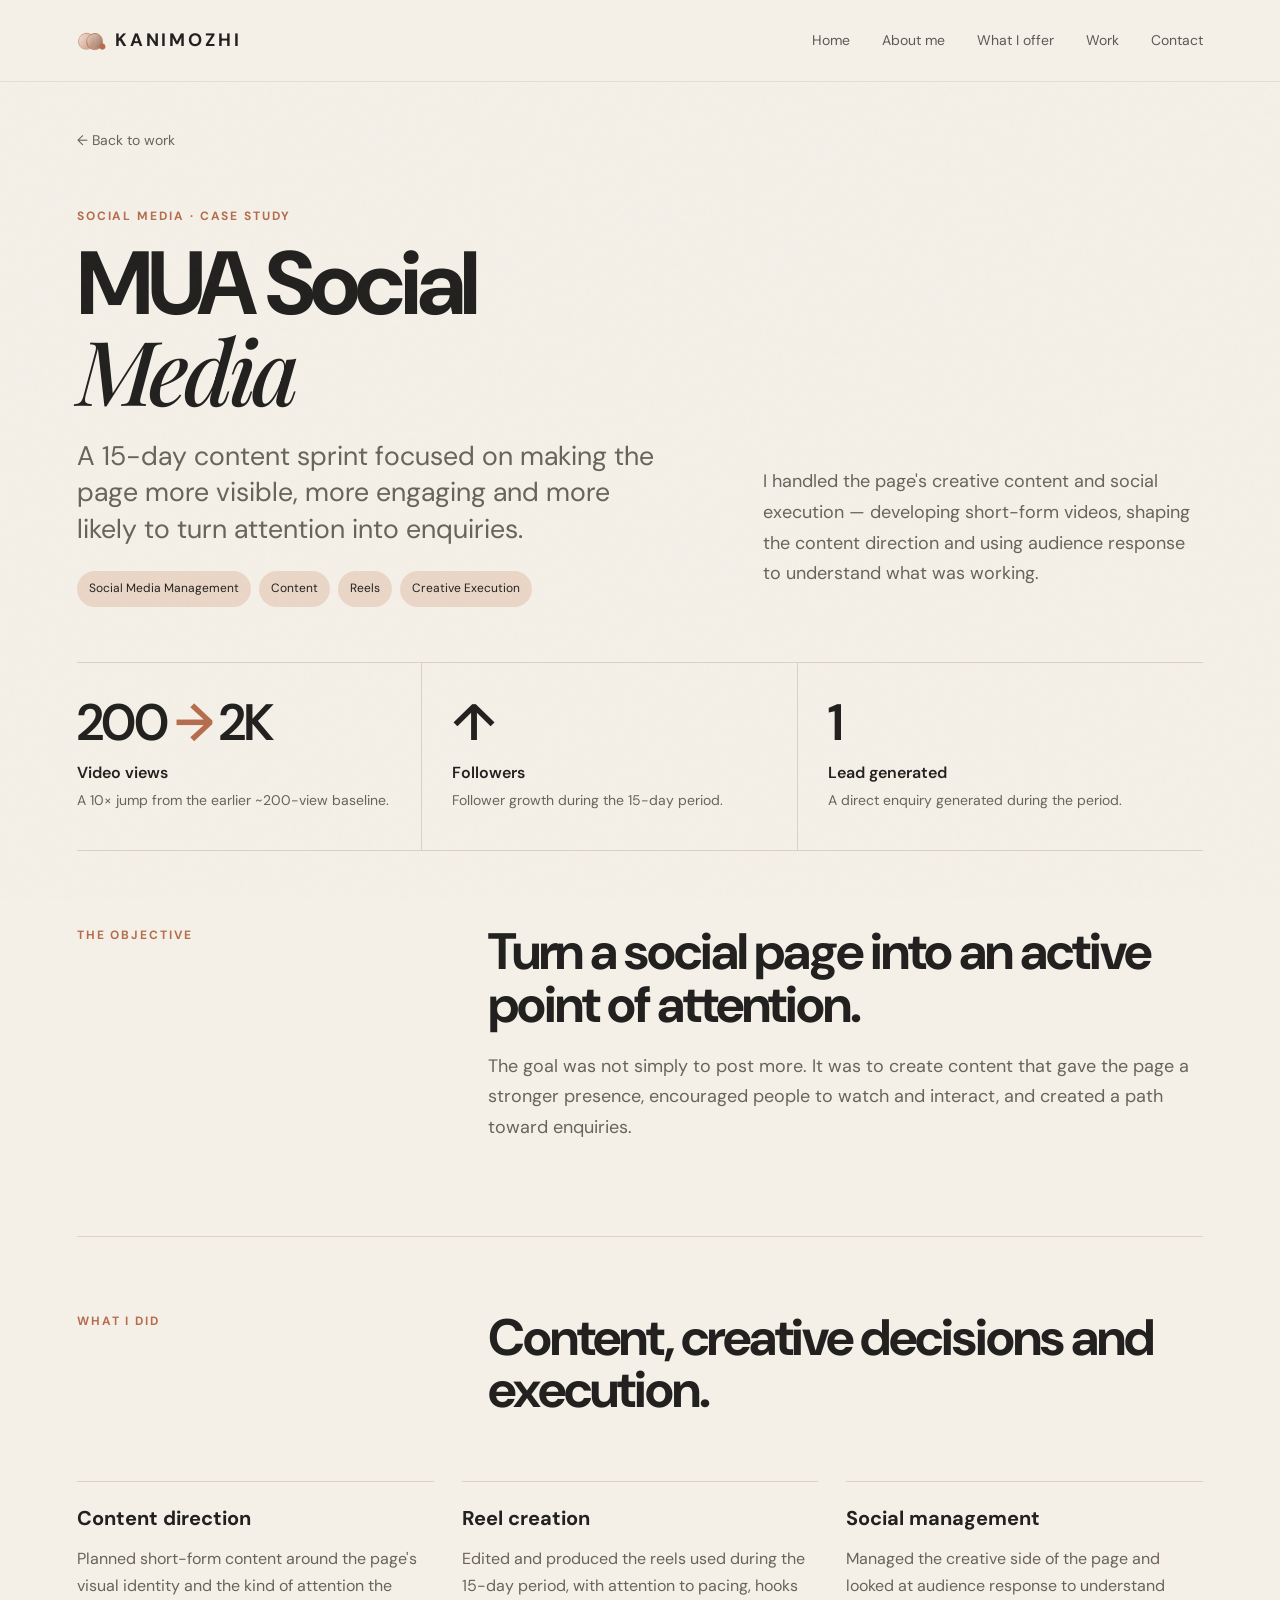
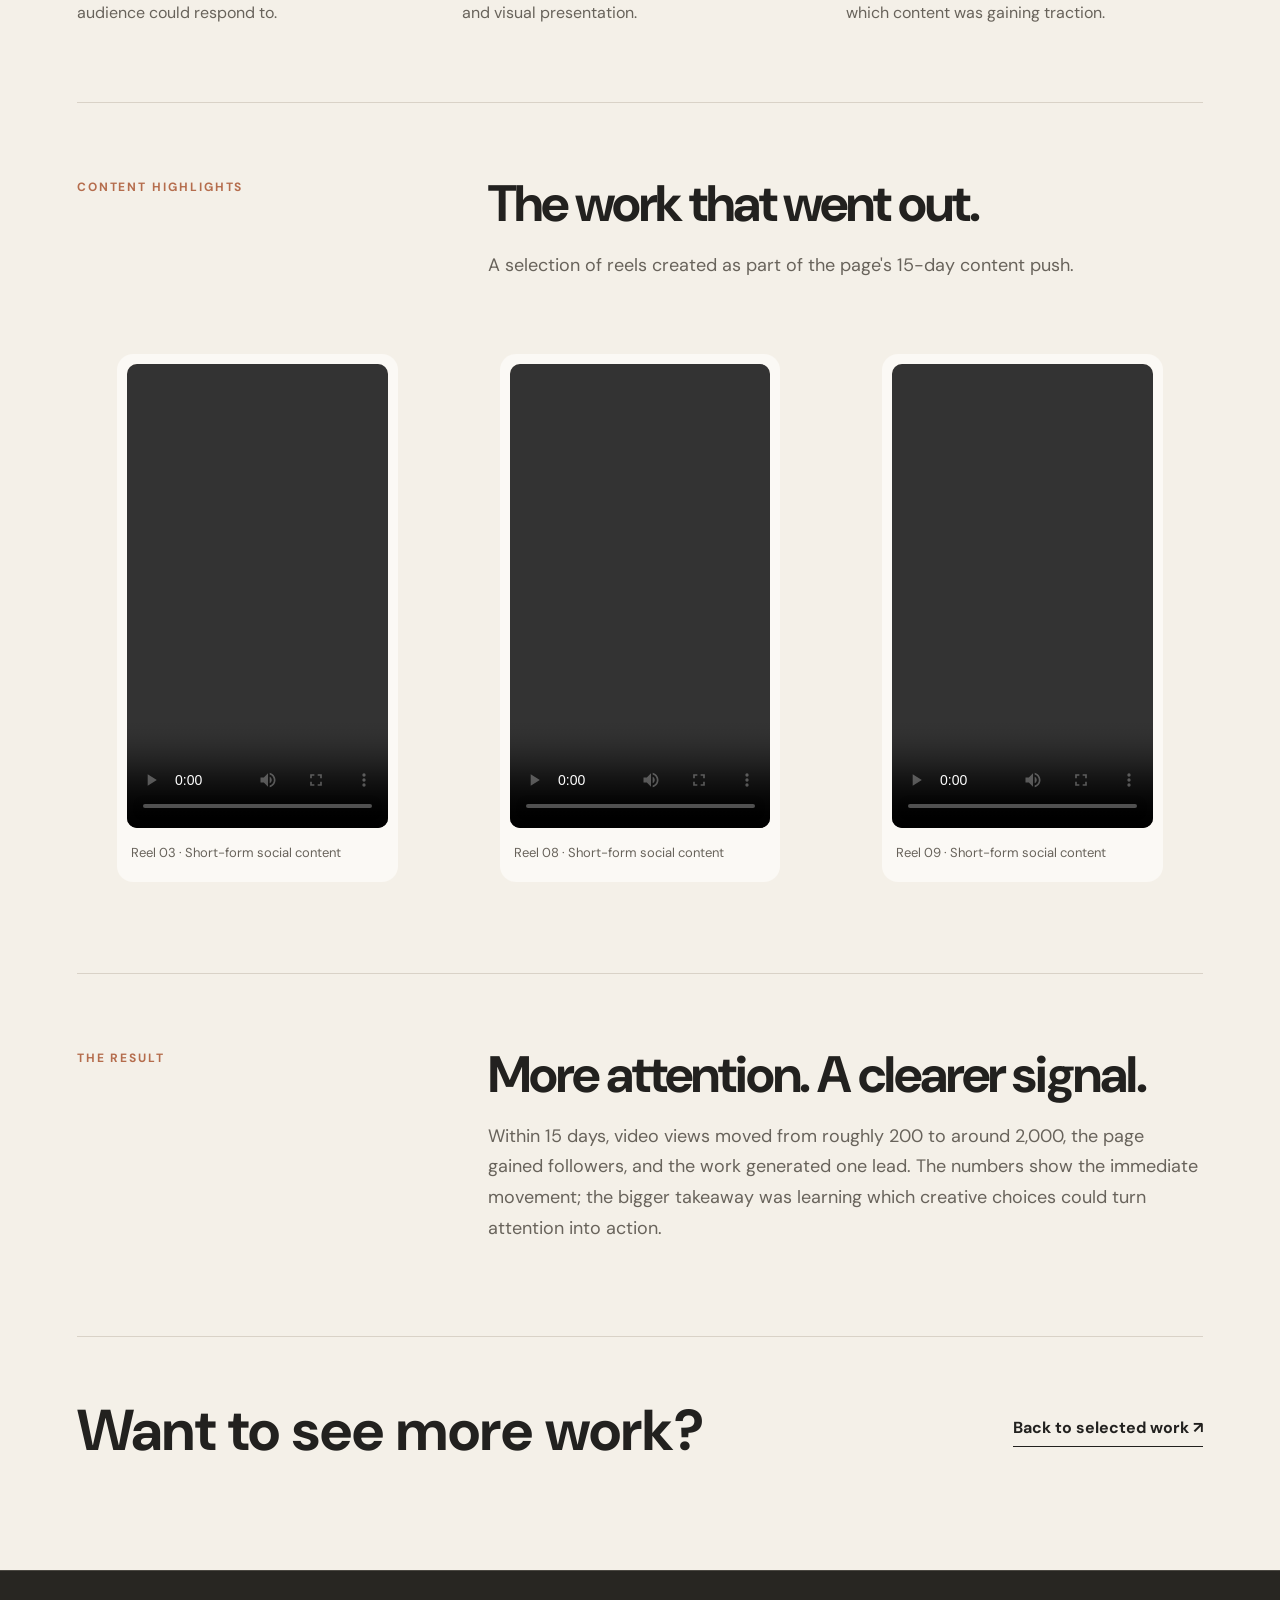
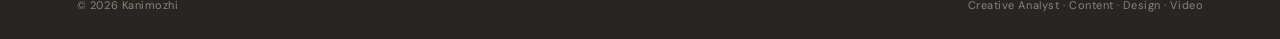
==== mua-case-study.html @ 5fc10da5 "Update portfolio and MUA case study" ====
<!doctype html>
<html lang="en">
<head>
  <meta charset="utf-8">
  <meta name="viewport" content="width=device-width, initial-scale=1">
  <meta name="description" content="MUA social media case study — 15 days of content management, reel creation and audience growth by Kanimozhi.">
  <title>MUA Social Media — Kanimozhi</title>
  <link rel="preconnect" href="https://fonts.googleapis.com">
  <link rel="preconnect" href="https://fonts.gstatic.com" crossorigin>
  <link href="https://fonts.googleapis.com/css2?family=DM+Sans:wght@400;500;600;700&family=Playfair+Display:ital,wght@0,500;0,600;1,500;1,600&display=swap" rel="stylesheet">
  <link rel="stylesheet" href="./style.css">
</head>
<body class="case-page">
  <div class="grain" aria-hidden="true"></div>
  <header class="site-header">
    <a class="logo" href="./index.html#home" aria-label="Kanimozhi home"><span class="logo-mark" aria-hidden="true"><i></i><i></i></span><span class="logo-word">KANIMOZHI</span></a>
    <nav class="desktop-nav" aria-label="Main navigation">
      <a href="./index.html#home">Home</a>
      <a href="./index.html#about">About me</a>
      <a href="./index.html#offer">What I offer</a>
      <a href="./index.html#work">Work</a>
      <a href="./index.html#contact">Contact</a>
    </nav>
    <button class="mobile-toggle" type="button" onclick="document.getElementById('mobileNav').classList.toggle('open')">Menu <span>+</span></button>
  </header>
  <div class="mobile-nav" id="mobileNav">
    <a href="./index.html#home">Home</a><a href="./index.html#about">About me</a><a href="./index.html#offer">What I offer</a><a href="./index.html#work">Work</a><a href="./index.html#contact">Contact</a>
  </div>

  <main class="case-main">
    <a class="case-back" href="./index.html#work">← Back to work</a>

    <section class="case-top">
      <div>
        <div class="case-kicker">SOCIAL MEDIA · CASE STUDY</div>
        <h1 class="case-title">MUA Social<br><em>Media</em></h1>
        <p class="case-deck">A 15-day content sprint focused on making the page more visible, more engaging and more likely to turn attention into enquiries.</p>
        <div class="case-tags"><span class="case-tag">Social Media Management</span><span class="case-tag">Content</span><span class="case-tag">Reels</span><span class="case-tag">Creative Execution</span></div>
      </div>
      <div>
        <p class="case-intro">I handled the page's creative content and social execution — developing short-form videos, shaping the content direction and using audience response to understand what was working.</p>
      </div>
    </section>

    <section class="case-metrics" aria-label="Project results">
      <div class="metric"><div class="metric-value">200 <span>→</span> 2K</div><div class="metric-label">Video views</div><div class="metric-note">A 10× jump from the earlier ~200-view baseline.</div></div>
      <div class="metric"><div class="metric-value">↑</div><div class="metric-label">Followers</div><div class="metric-note">Follower growth during the 15-day period.</div></div>
      <div class="metric"><div class="metric-value">1</div><div class="metric-label">Lead generated</div><div class="metric-note">A direct enquiry generated during the period.</div></div>
    </section>

    <section class="case-section">
      <div class="case-section-head">
        <div class="case-section-label">THE OBJECTIVE</div>
        <div><h2>Turn a social page into an active point of attention.</h2><p>The goal was not simply to post more. It was to create content that gave the page a stronger presence, encouraged people to watch and interact, and created a path toward enquiries.</p></div>
      </div>
    </section>

    <section class="case-section">
      <div class="case-section-head">
        <div class="case-section-label">WHAT I DID</div>
        <div><h2>Content, creative decisions and execution.</h2></div>
      </div>
      <div class="case-columns">
        <div class="case-column"><h3>Content direction</h3><p>Planned short-form content around the page's visual identity and the kind of attention the audience could respond to.</p></div>
        <div class="case-column"><h3>Reel creation</h3><p>Edited and produced the reels used during the 15-day period, with attention to pacing, hooks and visual presentation.</p></div>
        <div class="case-column"><h3>Social management</h3><p>Managed the creative side of the page and looked at audience response to understand which content was gaining traction.</p></div>
      </div>
    </section>

    <section class="case-section">
      <div class="case-section-head">
        <div class="case-section-label">CONTENT HIGHLIGHTS</div>
        <div><h2>The work that went out.</h2><p>A selection of reels created as part of the page's 15-day content push.</p></div>
      </div>
      <div class="case-reels">
        <figure class="case-reel"><video controls playsinline preload="metadata"><source src="./assets/videos/reel-3.mp4" type="video/mp4"></video><figcaption>Reel 03 · Short-form social content</figcaption></figure>
        <figure class="case-reel"><video controls playsinline preload="metadata"><source src="./assets/videos/reel-8-1.mp4" type="video/mp4"></video><figcaption>Reel 08 · Short-form social content</figcaption></figure>
        <figure class="case-reel"><video controls playsinline preload="metadata"><source src="./assets/videos/reel-9-1.mp4" type="video/mp4"></video><figcaption>Reel 09 · Short-form social content</figcaption></figure>
      </div>
    </section>

    <section class="case-section">
      <div class="case-section-head">
        <div class="case-section-label">THE RESULT</div>
        <div><h2>More attention. A clearer signal.</h2><p>Within 15 days, video views moved from roughly 200 to around 2,000, the page gained followers, and the work generated one lead. The numbers show the immediate movement; the bigger takeaway was learning which creative choices could turn attention into action.</p></div>
      </div>
    </section>

    <div class="case-close"><h2>Want to see more work?</h2><a href="./index.html#work">Back to selected work ↗</a></div>
  </main>
  <footer><span>© 2026 Kanimozhi</span><span>Creative Analyst · Content · Design · Video</span></footer>
</body>
</html>
---- style.css ----
:root{--bg:#f4f0e8;--paper:#fbf9f5;--ink:#22211f;--muted:#68635b;--line:#d9d2c7;--accent:#b56d4d;--accent-soft:#ead6c7;--sage:#d8ddd2;--dark:#282622;--serif:'Playfair Display',Georgia,serif;--sans:'DM Sans',Arial,sans-serif;--radius:20px;--shadow:0 18px 55px rgba(48,39,30,.08)}
*{box-sizing:border-box}html{scroll-behavior:smooth}body{margin:0;background:var(--bg);color:var(--ink);font-family:var(--sans);font-size:16px;line-height:1.65}.grain{position:fixed;inset:0;pointer-events:none;opacity:.035;z-index:20;background-image:url("data:image/svg+xml,%3Csvg viewBox='0 0 180 180' xmlns='http://www.w3.org/2000/svg'%3E%3Cfilter id='n'%3E%3CfeTurbulence type='fractalNoise' baseFrequency='.85' numOctaves='4' stitchTiles='stitch'/%3E%3C/filter%3E%3Crect width='100%25' height='100%25' filter='url(%23n)' opacity='.5'/%3E%3C/svg%3E")}
a{color:inherit;text-decoration:none}button{font:inherit;color:inherit}.section-pad{padding:110px clamp(24px,6vw,96px);max-width:1500px;margin:auto}.site-header{height:82px;padding:0 clamp(24px,6vw,96px);display:flex;align-items:center;justify-content:space-between;position:sticky;top:0;z-index:30;background:rgba(244,240,232,.9);backdrop-filter:blur(16px);border-bottom:1px solid rgba(120,108,92,.14)}.logo{display:inline-flex;align-items:center;gap:11px;font-size:18px;font-weight:700;letter-spacing:.16em}.logo-word{display:inline-block}.logo-mark{position:relative;display:inline-block;width:27px;height:22px;transform:rotate(-12deg)}.logo-mark i{position:absolute;width:17px;height:17px;border-radius:50%;top:2px;border:1px solid rgba(181,109,77,.5);background:linear-gradient(135deg,#f1ded1,#b56d4d)}.logo-mark i:first-child{left:1px;opacity:.72}.logo-mark i:last-child{left:9px;top:4px;background:linear-gradient(135deg,#ead6c7,#8f5742);opacity:.88}.logo-mark:after{content:"";position:absolute;width:6px;height:6px;border-radius:50%;right:0;bottom:0;background:var(--accent)}.desktop-nav{display:flex;align-items:center;gap:32px;font-size:14px}.desktop-nav>a,.nav-work-btn{position:relative;opacity:.72;transition:.25s}.desktop-nav>a:hover,.nav-work-btn:hover{opacity:1}.nav-work{position:relative}.nav-work-btn{background:none;border:0;cursor:pointer;padding:8px 0}.nav-work-btn span{font-size:13px;margin-left:4px}.nav-work-menu{position:absolute;top:42px;right:-18px;width:200px;background:var(--paper);border:1px solid var(--line);box-shadow:var(--shadow);padding:10px;border-radius:14px;opacity:0;visibility:hidden;transform:translateY(8px);transition:.22s}.nav-work:hover .nav-work-menu,.nav-work.open .nav-work-menu{opacity:1;visibility:visible;transform:none}.nav-work-menu a{display:block;padding:10px 12px;border-radius:9px;font-size:13px}.nav-work-menu a:hover{background:var(--accent-soft)}.mobile-toggle,.mobile-nav{display:none}
.hero{padding-top:95px;padding-bottom:42px;min-height:calc(100vh - 82px);display:flex;flex-direction:column;justify-content:center}.hero-eyebrow,.section-label,.small-label,.section-kicker{font-size:13px;font-weight:700;letter-spacing:.16em;color:var(--muted)}.hero-eyebrow span{color:var(--accent);padding:0 6px}.hero-grid{display:grid;grid-template-columns:minmax(0,1.3fr) minmax(300px,.7fr);gap:7vw;align-items:end;margin-top:48px}.hero h1{font-size:clamp(58px,8.2vw,132px);line-height:.94;letter-spacing:-.055em;font-weight:600;margin:0}.hero h1 em,.section-intro em,.process-head em,.about h2 em,.work-head em,.contact h2 em{font-family:var(--serif);font-weight:500}.hero-side{max-width:430px;padding-bottom:8px}.hero-lead{font-size:25px;line-height:1.28;margin:0 0 20px}.hero-side>p:not(.hero-lead){font-size:18px;color:var(--muted);margin:0 0 28px}.text-link{display:inline-flex;gap:12px;align-items:center;border-bottom:1px solid var(--ink);padding-bottom:5px;font-weight:600}.text-link span{color:var(--accent);font-size:20px}.hero-bottom{display:flex;justify-content:space-between;margin-top:75px;padding-top:18px;border-top:1px solid var(--line);font-size:12px;color:var(--muted)}.scroll-cue{color:var(--ink)}
.section-label{display:flex;justify-content:space-between;border-top:1px solid var(--line);padding-top:14px}.section-label span:first-child{color:var(--accent)}.intro-band{background:var(--dark);color:#f6f1e9;max-width:none}.intro-band .section-label{border-color:#4b4842}.intro-band .section-label span:last-child{color:#bcb7ae}.intro-copy{max-width:1050px;margin:70px auto 10px}.big-statement{font-size:clamp(34px,4.3vw,68px);line-height:1.08;letter-spacing:-.035em;margin:0}.big-statement em{font-family:var(--serif);font-weight:500;color:#e5c7b5}.support-copy{max-width:580px;margin:38px 0 0 auto;color:#bbb5ab;font-size:18px}
.about-grid,.contact-grid{display:grid;grid-template-columns:1fr 1fr;gap:9vw;margin-top:72px}.about h2,.section-intro h2,.process-head h2,.work-head h2,.contact h2{font-size:clamp(42px,5.2vw,78px);line-height:1.02;letter-spacing:-.045em;margin:14px 0}.about-copy{max-width:570px;font-size:19px;color:var(--muted)}.about-copy p{margin:0 0 24px}.about-note{margin-top:48px;padding:20px 0;border-top:1px solid var(--line);display:flex;justify-content:space-between;gap:25px;font-size:12px}.about-note span{letter-spacing:.14em;font-weight:700;color:var(--accent)}.about-note strong{font-size:15px;color:var(--ink)}
.offer{background:var(--paper);max-width:none}.section-intro{display:grid;grid-template-columns:1.1fr .7fr;gap:8vw;align-items:end;margin:70px 0 55px}.section-intro p{font-size:19px;color:var(--muted);max-width:470px;margin:0 0 7px}.offer-grid{display:grid;grid-template-columns:repeat(3,1fr);border-top:1px solid var(--line);border-left:1px solid var(--line)}.offer-card{padding:34px;border-right:1px solid var(--line);border-bottom:1px solid var(--line);min-height:220px;transition:.3s}.offer-card:hover{background:var(--accent-soft);transform:translateY(-3px)}.offer-card span{font-size:12px;color:var(--accent);font-weight:700}.offer-card h3{font-size:24px;margin:28px 0 10px}.offer-card p{color:var(--muted);margin:0;max-width:330px;font-size:16px;line-height:1.6}
.process-head{display:grid;grid-template-columns:1.2fr .8fr;gap:8vw;align-items:end;margin:70px 0 60px}.process-head p{max-width:420px;color:var(--muted);font-size:19px}.process-list{display:grid;grid-template-columns:repeat(6,1fr);border-top:1px solid var(--line)}.process-list>div{padding:22px 14px 0 0;border-right:1px solid var(--line);margin-right:18px}.process-list>div:last-child{border-right:0}.process-list span{color:var(--accent);font-size:12px;font-weight:700}.process-list strong{display:block;font-size:18px;margin-top:22px}.process-list p{font-size:14px;color:var(--muted);margin:4px 0}
.work{background:#ebe5da;max-width:none}.work-head{display:grid;grid-template-columns:1fr .55fr;gap:8vw;align-items:end;margin:70px 0 50px}.work-head p{font-size:19px;color:var(--muted);max-width:440px;margin-bottom:10px}.selected-grid{display:grid;grid-template-columns:repeat(12,1fr);gap:28px}.project-card{cursor:pointer;grid-column:span 6}.project-card.large{grid-column:span 6}.project-card:nth-child(3){grid-column:span 5}.project-card:nth-child(4){grid-column:span 7}.project-card:nth-child(5){grid-column:span 5}.project-card:nth-child(6){grid-column:span 7}.media-wrap{position:relative;background:#d7d0c5;overflow:hidden;border-radius:var(--radius);aspect-ratio:1.18/1}.project-card.large .media-wrap{aspect-ratio:1.25/1}.media-wrap img,.media-wrap video{width:100%;height:100%;object-fit:cover;display:block;transition:transform .65s cubic-bezier(.2,.75,.2,1),filter .45s}.project-card:hover .media-wrap img,.project-card:hover .media-wrap video{transform:scale(1.045);filter:saturate(1.08) contrast(1.03)}.media-wrap:after{content:"";position:absolute;inset:0;background:linear-gradient(115deg,transparent 20%,rgba(255,255,255,.28) 48%,transparent 72%);transform:translateX(-130%);transition:transform .8s ease;pointer-events:none}.project-card:hover .media-wrap:after{transform:translateX(130%)}.media-badge{position:absolute;right:15px;top:15px;background:rgba(244,240,232,.9);padding:7px 10px;border-radius:999px;font-size:10px;letter-spacing:.1em;font-weight:700}.project-meta{display:flex;justify-content:space-between;margin-top:17px;color:var(--muted);font-size:10px;letter-spacing:.13em;font-weight:700}.project-meta span:last-child{color:var(--accent)}.project-card h3{font-size:27px;margin:7px 0 0;letter-spacing:-.03em}.project-card>p{margin:0;color:var(--muted);font-size:15px;line-height:1.55}.direction-feature{margin:95px 0 80px;padding:42px 0;border-top:1px solid #c9c0b3;border-bottom:1px solid #c9c0b3;display:flex;justify-content:space-between;align-items:end;gap:50px;cursor:pointer;transition:.25s}.direction-feature:hover{padding-left:15px;padding-right:15px;background:rgba(255,255,255,.22)}.direction-feature h3{font-size:clamp(34px,4vw,58px);margin:10px 0 5px;letter-spacing:-.04em}.direction-feature p{max-width:700px;color:var(--muted);margin:0;font-size:17px;line-height:1.6}.feature-arrow{white-space:nowrap;font-weight:700}.archive-head{display:flex;justify-content:space-between;align-items:end;margin-bottom:30px}.archive-head h3{font-size:30px;margin:7px 0 0}.archive-head>#count{font-size:12px;color:var(--muted)}.filters{display:flex;gap:8px;flex-wrap:wrap;margin-bottom:26px}.filter{border:1px solid #c9c0b3;background:transparent;border-radius:999px;padding:9px 15px;font-size:12px;cursor:pointer;transition:.22s}.filter:hover,.filter.active{background:var(--ink);color:var(--bg);border-color:var(--ink)}.archive-grid{display:grid;grid-template-columns:repeat(4,1fr);gap:18px}.archive-item{background:var(--paper);padding:12px;border-radius:15px;cursor:pointer;transition:.3s;box-shadow:0 0 0 1px rgba(0,0,0,.03)}.archive-item:hover{transform:translateY(-5px);box-shadow:var(--shadow)}.archive-thumb{aspect-ratio:1/1;overflow:hidden;border-radius:10px;background:#ddd5ca}.archive-thumb img,.archive-thumb video{width:100%;height:100%;object-fit:cover;display:block;transition:.45s}.archive-item:hover .archive-thumb img,.archive-item:hover .archive-thumb video{transform:scale(1.04)}.archive-item h4{margin:13px 3px 2px;font-size:14px}.archive-item p{margin:0 3px 4px;color:var(--muted);font-size:12px;line-height:1.45}
.contact{background:var(--dark);color:#f5f0e8;max-width:none}.contact .section-label{border-color:#4b4842}.contact .section-label span:last-child{color:#bcb7ae}.contact-grid{margin-top:80px}.contact-copy{max-width:560px;padding-top:10px}.contact-copy>p{font-size:19px;color:#bbb5ab}.contact-email{display:inline-flex;align-items:center;gap:15px;font-size:clamp(22px,3vw,38px);margin-top:30px;border-bottom:1px solid #79736a;padding-bottom:7px}.contact-email span{color:#e2bda7}.contact-note{font-size:12px!important;color:#827d75!important;margin-top:16px}.contact h2{margin-top:15px}
footer{padding:25px clamp(24px,6vw,96px);display:flex;justify-content:space-between;background:var(--dark);color:#89847c;font-size:11px;letter-spacing:.05em;border-top:1px solid #4b4842}
.modal{position:fixed;inset:0;z-index:100;display:none;align-items:center;justify-content:center;padding:20px}.modal.show{display:flex}.modal-backdrop{position:absolute;inset:0;background:rgba(20,19,17,.68);backdrop-filter:blur(8px)}.modal-panel{position:relative;background:var(--paper);color:var(--ink);width:min(1050px,100%);max-height:92vh;overflow:auto;border-radius:22px;padding:clamp(24px,4vw,55px);box-shadow:0 30px 100px rgba(0,0,0,.25);animation:modalIn .35s ease}.close{position:absolute;right:18px;top:14px;border:0;background:none;font-size:32px;cursor:pointer;color:var(--muted)}.modal-panel .meta{font-size:11px;letter-spacing:.14em;color:var(--accent);font-weight:700}.modal-panel h2{font-size:clamp(38px,5vw,65px);line-height:1;margin:10px 0}.modal-copy{color:var(--muted);max-width:720px;font-size:17px;line-height:1.65}.modal-grid{display:grid;grid-template-columns:repeat(2,1fr);gap:15px;margin-top:30px}.modal-grid img,.modal-grid video{width:100%;max-height:650px;object-fit:contain;background:#e5dfd5;border-radius:12px}.modal-grid video{aspect-ratio:9/16}.modal-section{margin-top:35px;padding-top:25px;border-top:1px solid var(--line)}.modal-section h3{font-size:14px;letter-spacing:.12em;text-transform:uppercase}.tagrow{display:flex;gap:8px;flex-wrap:wrap}.tag{background:var(--accent-soft);padding:7px 10px;border-radius:999px;font-size:12px}.timeline{display:grid;grid-template-columns:repeat(5,1fr);gap:10px;margin-top:20px}.timeline div{background:#efe9df;padding:14px;border-radius:10px}.timeline b,.timeline span{display:block}.timeline span{font-size:13px;color:var(--muted);margin-top:4px}@keyframes modalIn{from{opacity:0;transform:translateY(15px) scale(.985)}to{opacity:1;transform:none}}
.reveal{opacity:0;transform:translateY(20px);transition:opacity .7s ease,transform .7s ease}.reveal.is-visible{opacity:1;transform:none}.delay-1{transition-delay:.08s}.delay-2{transition-delay:.16s}.delay-3{transition-delay:.24s}
@media(max-width:900px){.desktop-nav{display:none}.mobile-toggle{display:block;border:0;background:none;font-size:13px;letter-spacing:.08em;text-transform:uppercase}.mobile-nav{position:fixed;top:82px;left:0;right:0;z-index:29;background:var(--paper);padding:15px 24px 24px;display:none;border-bottom:1px solid var(--line)}.mobile-nav.open{display:grid}.mobile-nav a{padding:13px 0;border-bottom:1px solid var(--line);font-size:17px}.hero-grid,.about-grid,.section-intro,.process-head,.work-head,.contact-grid{grid-template-columns:1fr;gap:35px}.hero{min-height:auto;padding-top:80px}.hero h1{font-size:clamp(53px,13vw,95px)}.hero-side{max-width:620px}.hero-bottom{margin-top:55px;gap:15px;flex-wrap:wrap}.offer-grid{grid-template-columns:repeat(2,1fr)}.process-list{grid-template-columns:repeat(3,1fr);gap:0}.process-list>div{margin-bottom:25px}.archive-grid{grid-template-columns:repeat(2,1fr)}.selected-grid{grid-template-columns:1fr}.project-card,.project-card.large,.project-card:nth-child(3),.project-card:nth-child(4),.project-card:nth-child(5),.project-card:nth-child(6){grid-column:auto}.direction-feature{align-items:start;flex-direction:column;gap:25px}}
@media(max-width:560px){.section-pad{padding:78px 20px}.site-header{padding:0 20px}.hero{padding-top:60px}.hero-eyebrow{font-size:10px}.hero-side>p:not(.hero-lead){font-size:16px}.hero-lead{font-size:22px}.big-statement{font-size:35px}.offer-grid{grid-template-columns:1fr}.offer-card{min-height:auto;padding:27px}.process-list{grid-template-columns:1fr 1fr}.archive-grid{grid-template-columns:1fr 1fr;gap:10px}.archive-item{padding:8px}.archive-item h4{font-size:12px}.archive-item p{font-size:11px}.project-card h3{font-size:23px}.modal-grid{grid-template-columns:1fr}.timeline{grid-template-columns:1fr 1fr}.hero-bottom span:nth-child(2){display:none}footer{flex-direction:column;gap:8px}}
@media(prefers-reduced-motion:reduce){*,*::before,*::after{scroll-behavior:auto!important;animation:none!important;transition:none!important}.reveal{opacity:1;transform:none}}

/* Contact details */
.contact-phone { display:flex; align-items:center; gap:15px; margin-top:.75rem; font-size:clamp(1rem,1.5vw,1.25rem); color:#f5f0e8; text-decoration:none; border-bottom:1px solid #79736a; padding-bottom:7px; width:max-content; max-width:100%; }
.contact-phone span { color:#e2bda7; }

/* Separate case-study page */
.case-page{background:var(--bg);min-height:100vh}.case-main{max-width:1500px;margin:auto;padding:45px clamp(24px,6vw,96px) 110px}.case-back{display:inline-flex;gap:8px;align-items:center;font-size:14px;color:var(--muted);margin-bottom:55px}.case-top{display:grid;grid-template-columns:1.15fr .85fr;gap:7vw;align-items:end;padding-bottom:55px;border-bottom:1px solid var(--line)}.case-kicker{font-size:12px;letter-spacing:.16em;font-weight:700;color:var(--accent)}.case-title{font-size:clamp(52px,7vw,104px);line-height:.95;letter-spacing:-.055em;margin:14px 0 20px}.case-title em{font-family:var(--serif);font-weight:500}.case-deck{font-size:clamp(20px,2.1vw,29px);line-height:1.35;max-width:720px;margin:0;color:var(--muted)}.case-intro{font-size:18px;color:var(--muted);max-width:560px;line-height:1.7}.case-tags{display:flex;flex-wrap:wrap;gap:8px;margin-top:24px}.case-tag{background:var(--accent-soft);padding:8px 12px;border-radius:999px;font-size:12px}.case-metrics{display:grid;grid-template-columns:repeat(3,1fr);border-bottom:1px solid var(--line);margin-top:0}.metric{padding:34px 30px 38px 0;border-right:1px solid var(--line);margin-right:30px}.metric:last-child{border-right:0;margin-right:0}.metric-value{font-size:clamp(32px,4vw,58px);font-weight:600;letter-spacing:-.045em;line-height:1}.metric-value span{color:var(--accent)}.metric-label{font-weight:600;margin-top:12px}.metric-note{font-size:14px;color:var(--muted);margin-top:3px}.case-section{padding:75px 0;border-bottom:1px solid var(--line)}.case-section-head{display:grid;grid-template-columns:.45fr 1fr;gap:7vw}.case-section-label{font-size:12px;letter-spacing:.16em;font-weight:700;color:var(--accent)}.case-section h2{font-size:clamp(32px,4vw,56px);line-height:1.02;letter-spacing:-.04em;margin:0 0 20px}.case-section p{font-size:18px;color:var(--muted);line-height:1.7;max-width:760px}.case-columns{display:grid;grid-template-columns:repeat(3,1fr);gap:28px;margin-top:45px}.case-column{padding-top:20px;border-top:1px solid var(--line)}.case-column h3{font-size:20px;margin:0 0 10px}.case-column p{font-size:16px;margin:0}.case-reels{display:grid;grid-template-columns:repeat(3,1fr);gap:22px;margin-top:40px}.case-reel{background:var(--paper);padding:10px;border-radius:16px}.case-reel video{width:100%;aspect-ratio:9/16;display:block;object-fit:cover;border-radius:10px;background:#ddd5ca}.case-reel figcaption{padding:14px 4px 8px;font-size:13px;color:var(--muted)}.case-close{padding-top:65px;display:flex;justify-content:space-between;gap:20px;align-items:center}.case-close h2{font-size:clamp(34px,4.5vw,62px);line-height:1;margin:0}.case-close a{font-weight:700;border-bottom:1px solid var(--ink);padding-bottom:5px}
@media(max-width:900px){.case-top,.case-section-head{grid-template-columns:1fr;gap:35px}.case-metrics{grid-template-columns:1fr}.metric{border-right:0;border-bottom:1px solid var(--line);margin:0;padding-right:0}.case-columns,.case-reels{grid-template-columns:1fr 1fr}}
@media(max-width:560px){.case-main{padding-top:30px}.case-reels,.case-columns{grid-template-columns:1fr}.case-title{font-size:54px}.metric-value{font-size:42px}.case-section{padding:55px 0}}
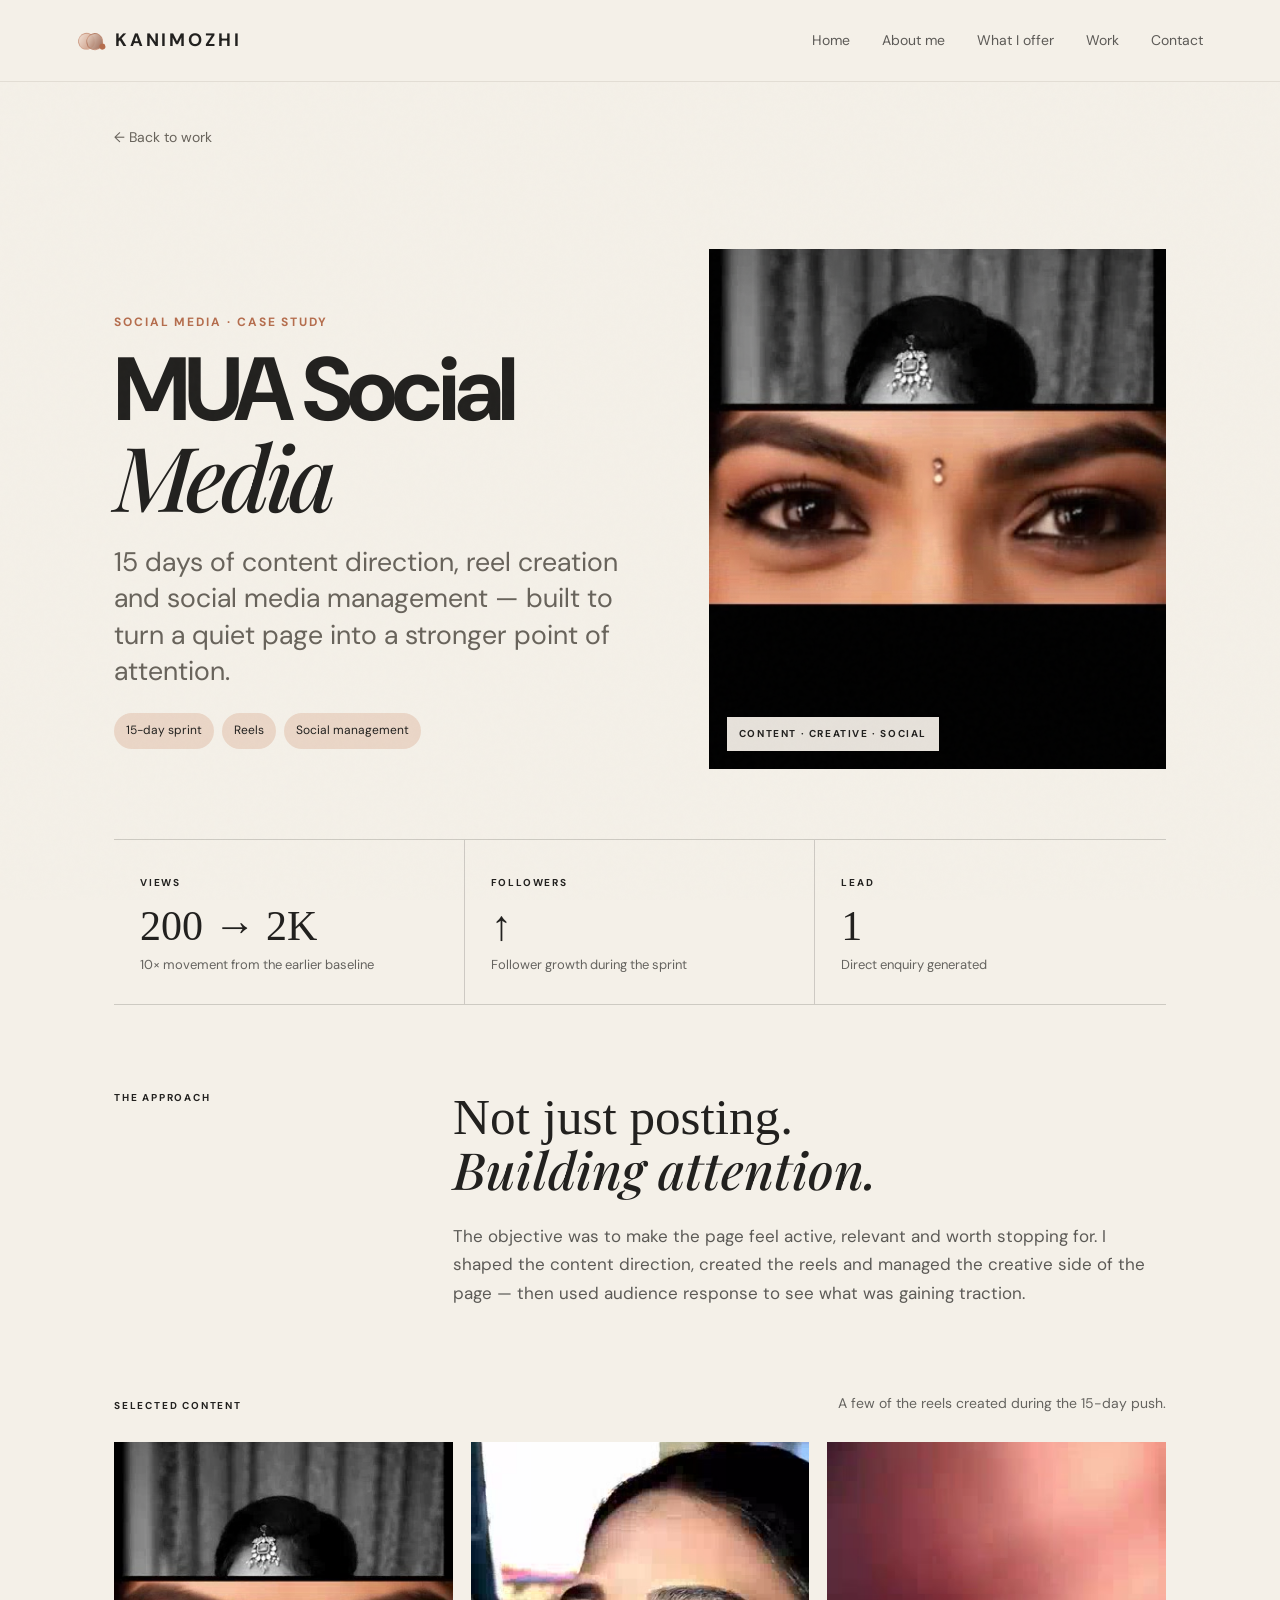
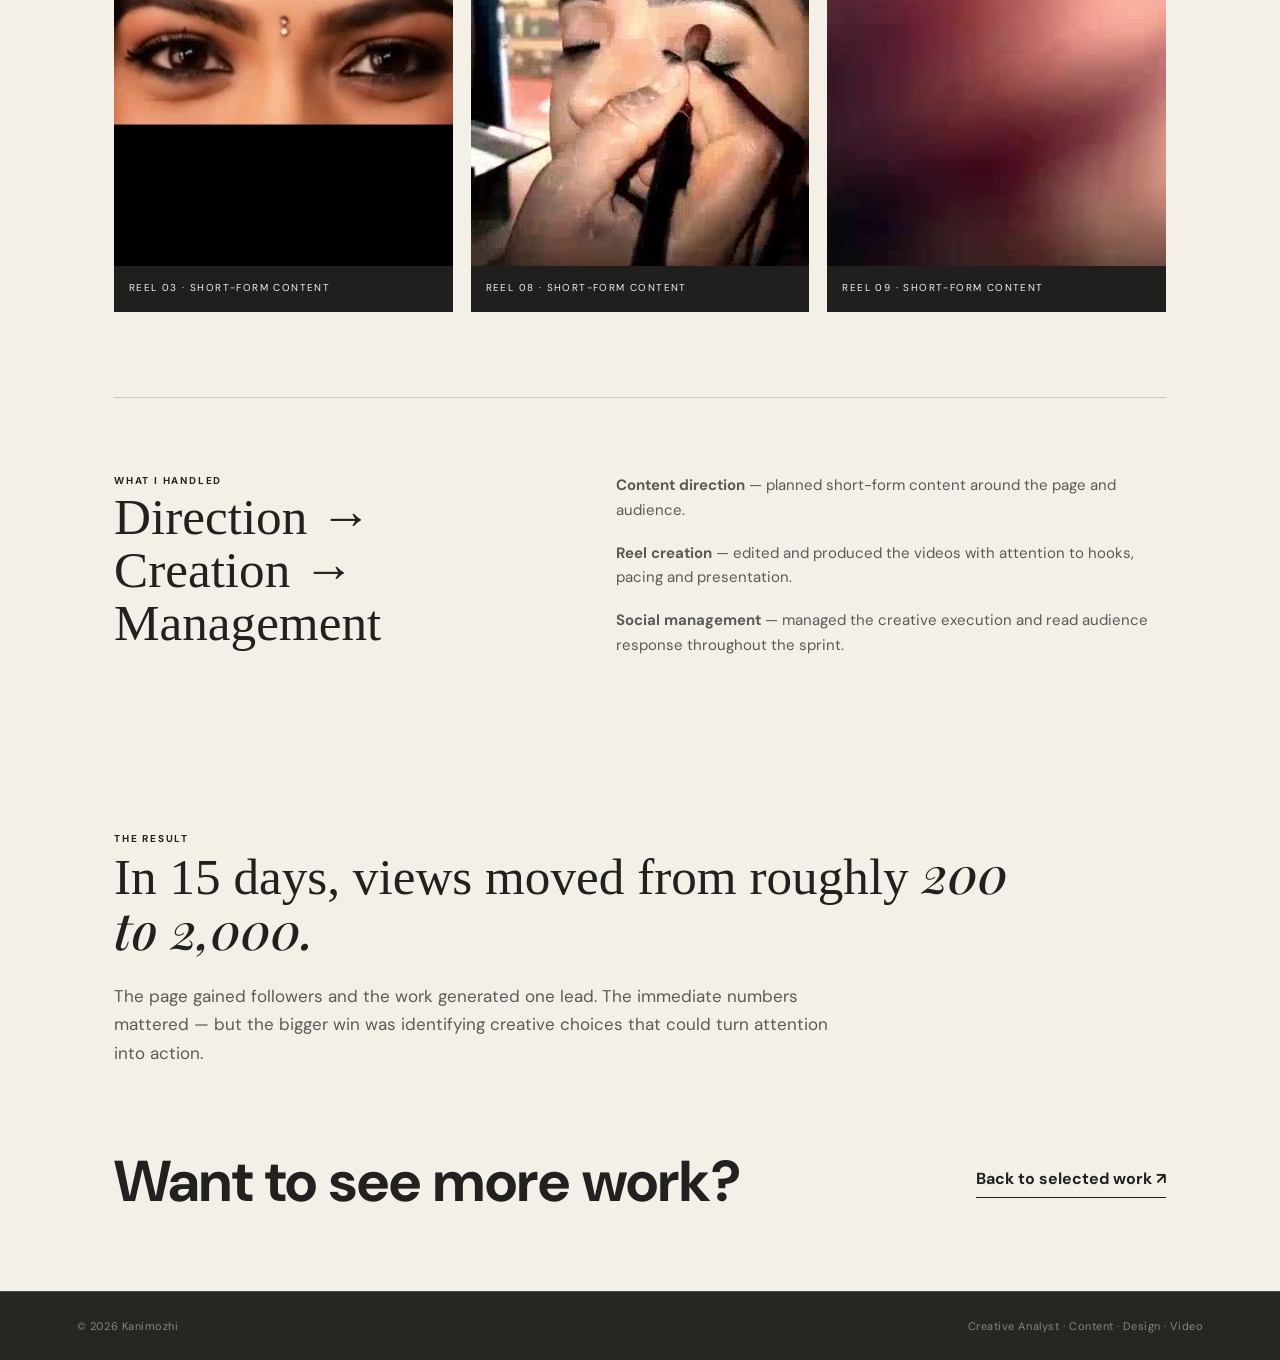
==== commit 13569965: "Add MUA case study page" ====
--- a/mua-case-study.html
+++ b/mua-case-study.html
@@ -10,80 +10,65 @@
   <link href="https://fonts.googleapis.com/css2?family=DM+Sans:wght@400;500;600;700&family=Playfair+Display:ital,wght@0,500;0,600;1,500;1,600&display=swap" rel="stylesheet">
   <link rel="stylesheet" href="./style.css">
 </head>
-<body class="case-page">
+<body class="case-page mua-page">
   <div class="grain" aria-hidden="true"></div>
   <header class="site-header">
     <a class="logo" href="./index.html#home" aria-label="Kanimozhi home"><span class="logo-mark" aria-hidden="true"><i></i><i></i></span><span class="logo-word">KANIMOZHI</span></a>
     <nav class="desktop-nav" aria-label="Main navigation">
-      <a href="./index.html#home">Home</a>
-      <a href="./index.html#about">About me</a>
-      <a href="./index.html#offer">What I offer</a>
-      <a href="./index.html#work">Work</a>
-      <a href="./index.html#contact">Contact</a>
+      <a href="./index.html#home">Home</a><a href="./index.html#about">About me</a><a href="./index.html#offer">What I offer</a><a href="./index.html#work">Work</a><a href="./index.html#contact">Contact</a>
     </nav>
     <button class="mobile-toggle" type="button" onclick="document.getElementById('mobileNav').classList.toggle('open')">Menu <span>+</span></button>
   </header>
-  <div class="mobile-nav" id="mobileNav">
-    <a href="./index.html#home">Home</a><a href="./index.html#about">About me</a><a href="./index.html#offer">What I offer</a><a href="./index.html#work">Work</a><a href="./index.html#contact">Contact</a>
-  </div>
+  <div class="mobile-nav" id="mobileNav"><a href="./index.html#home">Home</a><a href="./index.html#about">About me</a><a href="./index.html#offer">What I offer</a><a href="./index.html#work">Work</a><a href="./index.html#contact">Contact</a></div>
 
-  <main class="case-main">
+  <main class="mua-case-onepage">
     <a class="case-back" href="./index.html#work">← Back to work</a>
 
-    <section class="case-top">
-      <div>
+    <section class="mua-hero">
+      <div class="mua-hero-copy">
         <div class="case-kicker">SOCIAL MEDIA · CASE STUDY</div>
         <h1 class="case-title">MUA Social<br><em>Media</em></h1>
-        <p class="case-deck">A 15-day content sprint focused on making the page more visible, more engaging and more likely to turn attention into enquiries.</p>
-        <div class="case-tags"><span class="case-tag">Social Media Management</span><span class="case-tag">Content</span><span class="case-tag">Reels</span><span class="case-tag">Creative Execution</span></div>
+        <p class="case-deck">15 days of content direction, reel creation and social media management — built to turn a quiet page into a stronger point of attention.</p>
+        <div class="case-tags"><span class="case-tag">15-day sprint</span><span class="case-tag">Reels</span><span class="case-tag">Social management</span></div>
       </div>
-      <div>
-        <p class="case-intro">I handled the page's creative content and social execution — developing short-form videos, shaping the content direction and using audience response to understand what was working.</p>
+      <div class="mua-hero-visual">
+        <img src="./assets/images/mua/reel-03.jpg" alt="MUA social media reel creative">
+        <div class="mua-visual-note">CONTENT · CREATIVE · SOCIAL</div>
       </div>
     </section>
 
-    <section class="case-metrics" aria-label="Project results">
-      <div class="metric"><div class="metric-value">200 <span>→</span> 2K</div><div class="metric-label">Video views</div><div class="metric-note">A 10× jump from the earlier ~200-view baseline.</div></div>
-      <div class="metric"><div class="metric-value">↑</div><div class="metric-label">Followers</div><div class="metric-note">Follower growth during the 15-day period.</div></div>
-      <div class="metric"><div class="metric-value">1</div><div class="metric-label">Lead generated</div><div class="metric-note">A direct enquiry generated during the period.</div></div>
+    <section class="mua-results">
+      <div><span>VIEWS</span><strong>200 → 2K</strong><small>10× movement from the earlier baseline</small></div>
+      <div><span>FOLLOWERS</span><strong>↑</strong><small>Follower growth during the sprint</small></div>
+      <div><span>LEAD</span><strong>1</strong><small>Direct enquiry generated</small></div>
     </section>
 
-    <section class="case-section">
-      <div class="case-section-head">
-        <div class="case-section-label">THE OBJECTIVE</div>
-        <div><h2>Turn a social page into an active point of attention.</h2><p>The goal was not simply to post more. It was to create content that gave the page a stronger presence, encouraged people to watch and interact, and created a path toward enquiries.</p></div>
+    <section class="mua-story">
+      <div class="mua-label">THE APPROACH</div>
+      <div>
+        <h2>Not just posting.<br><em>Building attention.</em></h2>
+        <p>The objective was to make the page feel active, relevant and worth stopping for. I shaped the content direction, created the reels and managed the creative side of the page — then used audience response to see what was gaining traction.</p>
       </div>
     </section>
 
-    <section class="case-section">
-      <div class="case-section-head">
-        <div class="case-section-label">WHAT I DID</div>
-        <div><h2>Content, creative decisions and execution.</h2></div>
-      </div>
-      <div class="case-columns">
-        <div class="case-column"><h3>Content direction</h3><p>Planned short-form content around the page's visual identity and the kind of attention the audience could respond to.</p></div>
-        <div class="case-column"><h3>Reel creation</h3><p>Edited and produced the reels used during the 15-day period, with attention to pacing, hooks and visual presentation.</p></div>
-        <div class="case-column"><h3>Social management</h3><p>Managed the creative side of the page and looked at audience response to understand which content was gaining traction.</p></div>
+    <section class="mua-gallery">
+      <div class="mua-gallery-head"><div class="mua-label">SELECTED CONTENT</div><p>A few of the reels created during the 15-day push.</p></div>
+      <div class="mua-images">
+        <figure><img src="./assets/images/mua/reel-03.jpg" alt="MUA reel 03"><figcaption>REEL 03 · SHORT-FORM CONTENT</figcaption></figure>
+        <figure><img src="./assets/images/mua/reel-08.jpg" alt="MUA reel 08"><figcaption>REEL 08 · SHORT-FORM CONTENT</figcaption></figure>
+        <figure><img src="./assets/images/mua/reel-09.jpg" alt="MUA reel 09"><figcaption>REEL 09 · SHORT-FORM CONTENT</figcaption></figure>
       </div>
     </section>
 
-    <section class="case-section">
-      <div class="case-section-head">
-        <div class="case-section-label">CONTENT HIGHLIGHTS</div>
-        <div><h2>The work that went out.</h2><p>A selection of reels created as part of the page's 15-day content push.</p></div>
-      </div>
-      <div class="case-reels">
-        <figure class="case-reel"><video controls playsinline preload="metadata"><source src="./assets/videos/reel-3.mp4" type="video/mp4"></video><figcaption>Reel 03 · Short-form social content</figcaption></figure>
-        <figure class="case-reel"><video controls playsinline preload="metadata"><source src="./assets/videos/reel-8-1.mp4" type="video/mp4"></video><figcaption>Reel 08 · Short-form social content</figcaption></figure>
-        <figure class="case-reel"><video controls playsinline preload="metadata"><source src="./assets/videos/reel-9-1.mp4" type="video/mp4"></video><figcaption>Reel 09 · Short-form social content</figcaption></figure>
-      </div>
+    <section class="mua-bottom">
+      <div><div class="mua-label">WHAT I HANDLED</div><h2>Direction → Creation → Management</h2></div>
+      <div class="mua-list"><p><b>Content direction</b> — planned short-form content around the page and audience.</p><p><b>Reel creation</b> — edited and produced the videos with attention to hooks, pacing and presentation.</p><p><b>Social management</b> — managed the creative execution and read audience response throughout the sprint.</p></div>
     </section>
 
-    <section class="case-section">
-      <div class="case-section-head">
-        <div class="case-section-label">THE RESULT</div>
-        <div><h2>More attention. A clearer signal.</h2><p>Within 15 days, video views moved from roughly 200 to around 2,000, the page gained followers, and the work generated one lead. The numbers show the immediate movement; the bigger takeaway was learning which creative choices could turn attention into action.</p></div>
-      </div>
+    <section class="mua-result-line">
+      <div class="mua-label">THE RESULT</div>
+      <h2>In 15 days, views moved from roughly <em>200 to 2,000.</em></h2>
+      <p>The page gained followers and the work generated one lead. The immediate numbers mattered — but the bigger win was identifying creative choices that could turn attention into action.</p>
     </section>
 
     <div class="case-close"><h2>Want to see more work?</h2><a href="./index.html#work">Back to selected work ↗</a></div>
--- a/style.css
+++ b/style.css
@@ -23,3 +23,50 @@
 .case-page{background:var(--bg);min-height:100vh}.case-main{max-width:1500px;margin:auto;padding:45px clamp(24px,6vw,96px) 110px}.case-back{display:inline-flex;gap:8px;align-items:center;font-size:14px;color:var(--muted);margin-bottom:55px}.case-top{display:grid;grid-template-columns:1.15fr .85fr;gap:7vw;align-items:end;padding-bottom:55px;border-bottom:1px solid var(--line)}.case-kicker{font-size:12px;letter-spacing:.16em;font-weight:700;color:var(--accent)}.case-title{font-size:clamp(52px,7vw,104px);line-height:.95;letter-spacing:-.055em;margin:14px 0 20px}.case-title em{font-family:var(--serif);font-weight:500}.case-deck{font-size:clamp(20px,2.1vw,29px);line-height:1.35;max-width:720px;margin:0;color:var(--muted)}.case-intro{font-size:18px;color:var(--muted);max-width:560px;line-height:1.7}.case-tags{display:flex;flex-wrap:wrap;gap:8px;margin-top:24px}.case-tag{background:var(--accent-soft);padding:8px 12px;border-radius:999px;font-size:12px}.case-metrics{display:grid;grid-template-columns:repeat(3,1fr);border-bottom:1px solid var(--line);margin-top:0}.metric{padding:34px 30px 38px 0;border-right:1px solid var(--line);margin-right:30px}.metric:last-child{border-right:0;margin-right:0}.metric-value{font-size:clamp(32px,4vw,58px);font-weight:600;letter-spacing:-.045em;line-height:1}.metric-value span{color:var(--accent)}.metric-label{font-weight:600;margin-top:12px}.metric-note{font-size:14px;color:var(--muted);margin-top:3px}.case-section{padding:75px 0;border-bottom:1px solid var(--line)}.case-section-head{display:grid;grid-template-columns:.45fr 1fr;gap:7vw}.case-section-label{font-size:12px;letter-spacing:.16em;font-weight:700;color:var(--accent)}.case-section h2{font-size:clamp(32px,4vw,56px);line-height:1.02;letter-spacing:-.04em;margin:0 0 20px}.case-section p{font-size:18px;color:var(--muted);line-height:1.7;max-width:760px}.case-columns{display:grid;grid-template-columns:repeat(3,1fr);gap:28px;margin-top:45px}.case-column{padding-top:20px;border-top:1px solid var(--line)}.case-column h3{font-size:20px;margin:0 0 10px}.case-column p{font-size:16px;margin:0}.case-reels{display:grid;grid-template-columns:repeat(3,1fr);gap:22px;margin-top:40px}.case-reel{background:var(--paper);padding:10px;border-radius:16px}.case-reel video{width:100%;aspect-ratio:9/16;display:block;object-fit:cover;border-radius:10px;background:#ddd5ca}.case-reel figcaption{padding:14px 4px 8px;font-size:13px;color:var(--muted)}.case-close{padding-top:65px;display:flex;justify-content:space-between;gap:20px;align-items:center}.case-close h2{font-size:clamp(34px,4.5vw,62px);line-height:1;margin:0}.case-close a{font-weight:700;border-bottom:1px solid var(--ink);padding-bottom:5px}
 @media(max-width:900px){.case-top,.case-section-head{grid-template-columns:1fr;gap:35px}.case-metrics{grid-template-columns:1fr}.metric{border-right:0;border-bottom:1px solid var(--line);margin:0;padding-right:0}.case-columns,.case-reels{grid-template-columns:1fr 1fr}}
 @media(max-width:560px){.case-main{padding-top:30px}.case-reels,.case-columns{grid-template-columns:1fr}.case-title{font-size:54px}.metric-value{font-size:42px}.case-section{padding:55px 0}}
+
+/* MUA one-page visual case study */
+.mua-case-onepage{max-width:1180px;margin:0 auto;padding:42px 5vw 80px}
+.mua-hero{display:grid;grid-template-columns:1.05fr .95fr;gap:7vw;align-items:end;padding:45px 0 70px}
+.mua-hero-copy{padding-bottom:20px}
+.mua-hero-visual{position:relative;min-height:520px;background:#201f1d;overflow:hidden}
+.mua-hero-visual img{width:100%;height:520px;object-fit:cover;display:block;filter:saturate(.88)}
+.mua-visual-note{position:absolute;left:18px;bottom:18px;padding:9px 12px;background:rgba(245,240,232,.94);font-size:10px;letter-spacing:.16em;font-weight:700}
+.mua-results{display:grid;grid-template-columns:repeat(3,1fr);border-top:1px solid rgba(30,29,27,.18);border-bottom:1px solid rgba(30,29,27,.18)}
+.mua-results>div{padding:28px 26px 30px;border-right:1px solid rgba(30,29,27,.18)}
+.mua-results>div:last-child{border-right:0}
+.mua-results span,.mua-label{font-size:10px;letter-spacing:.18em;font-weight:700}
+.mua-results strong{display:block;font-family:'Playfair Display',serif;font-size:42px;font-weight:500;line-height:1.05;margin:10px 0 6px}
+.mua-results small{display:block;font-size:13px;line-height:1.5;opacity:.68}
+.mua-story{display:grid;grid-template-columns:.35fr 1fr;gap:7vw;padding:85px 0}
+.mua-story h2,.mua-bottom h2,.mua-result-line h2{font-family:'Playfair Display',serif;font-weight:500;font-size:clamp(34px,4vw,58px);line-height:1.04;margin:0 0 22px}
+.mua-story h2 em,.mua-result-line h2 em{font-style:italic}
+.mua-story p,.mua-result-line p{max-width:720px;font-size:17px;line-height:1.7;opacity:.72;margin:0}
+.mua-gallery{padding:0 0 85px}
+.mua-gallery-head{display:flex;justify-content:space-between;align-items:end;margin-bottom:28px;gap:30px}
+.mua-gallery-head p{margin:0;max-width:360px;font-size:14px;opacity:.68;line-height:1.5}
+.mua-images{display:grid;grid-template-columns:repeat(3,1fr);gap:18px}
+.mua-images figure{margin:0;background:#201f1d;overflow:hidden}
+.mua-images img{width:100%;aspect-ratio:4/5;object-fit:cover;display:block;transition:transform .5s ease}
+.mua-images figure:hover img{transform:scale(1.025)}
+.mua-images figcaption{color:#f5f0e8;font-size:10px;letter-spacing:.14em;padding:14px 15px 16px}
+.mua-bottom{display:grid;grid-template-columns:.75fr 1fr;gap:7vw;padding:75px 0;border-top:1px solid rgba(30,29,27,.18)}
+.mua-list p{margin:0 0 18px;font-size:15px;line-height:1.65;opacity:.72}
+.mua-list b{opacity:1;color:inherit}
+.mua-result-line{padding:80px 0 20px}
+.mua-result-line h2{max-width:900px}
+.mua-result-line p{max-width:720px}
+@media (max-width:800px){
+ .mua-case-onepage{padding-top:28px}
+ .mua-hero{grid-template-columns:1fr;gap:30px;padding:30px 0 45px}
+ .mua-hero-visual,.mua-hero-visual img{min-height:390px;height:390px}
+ .mua-results{grid-template-columns:1fr}
+ .mua-results>div{border-right:0;border-bottom:1px solid rgba(30,29,27,.18)}
+ .mua-results>div:last-child{border-bottom:0}
+ .mua-story,.mua-bottom{grid-template-columns:1fr;gap:24px;padding:55px 0}
+ .mua-gallery{padding-bottom:55px}
+ .mua-gallery-head{display:block}
+ .mua-gallery-head p{margin-top:10px}
+ .mua-images{grid-template-columns:1fr;gap:16px}
+ .mua-images img{aspect-ratio:1/1.08}
+ .mua-result-line{padding-top:55px}
+}
